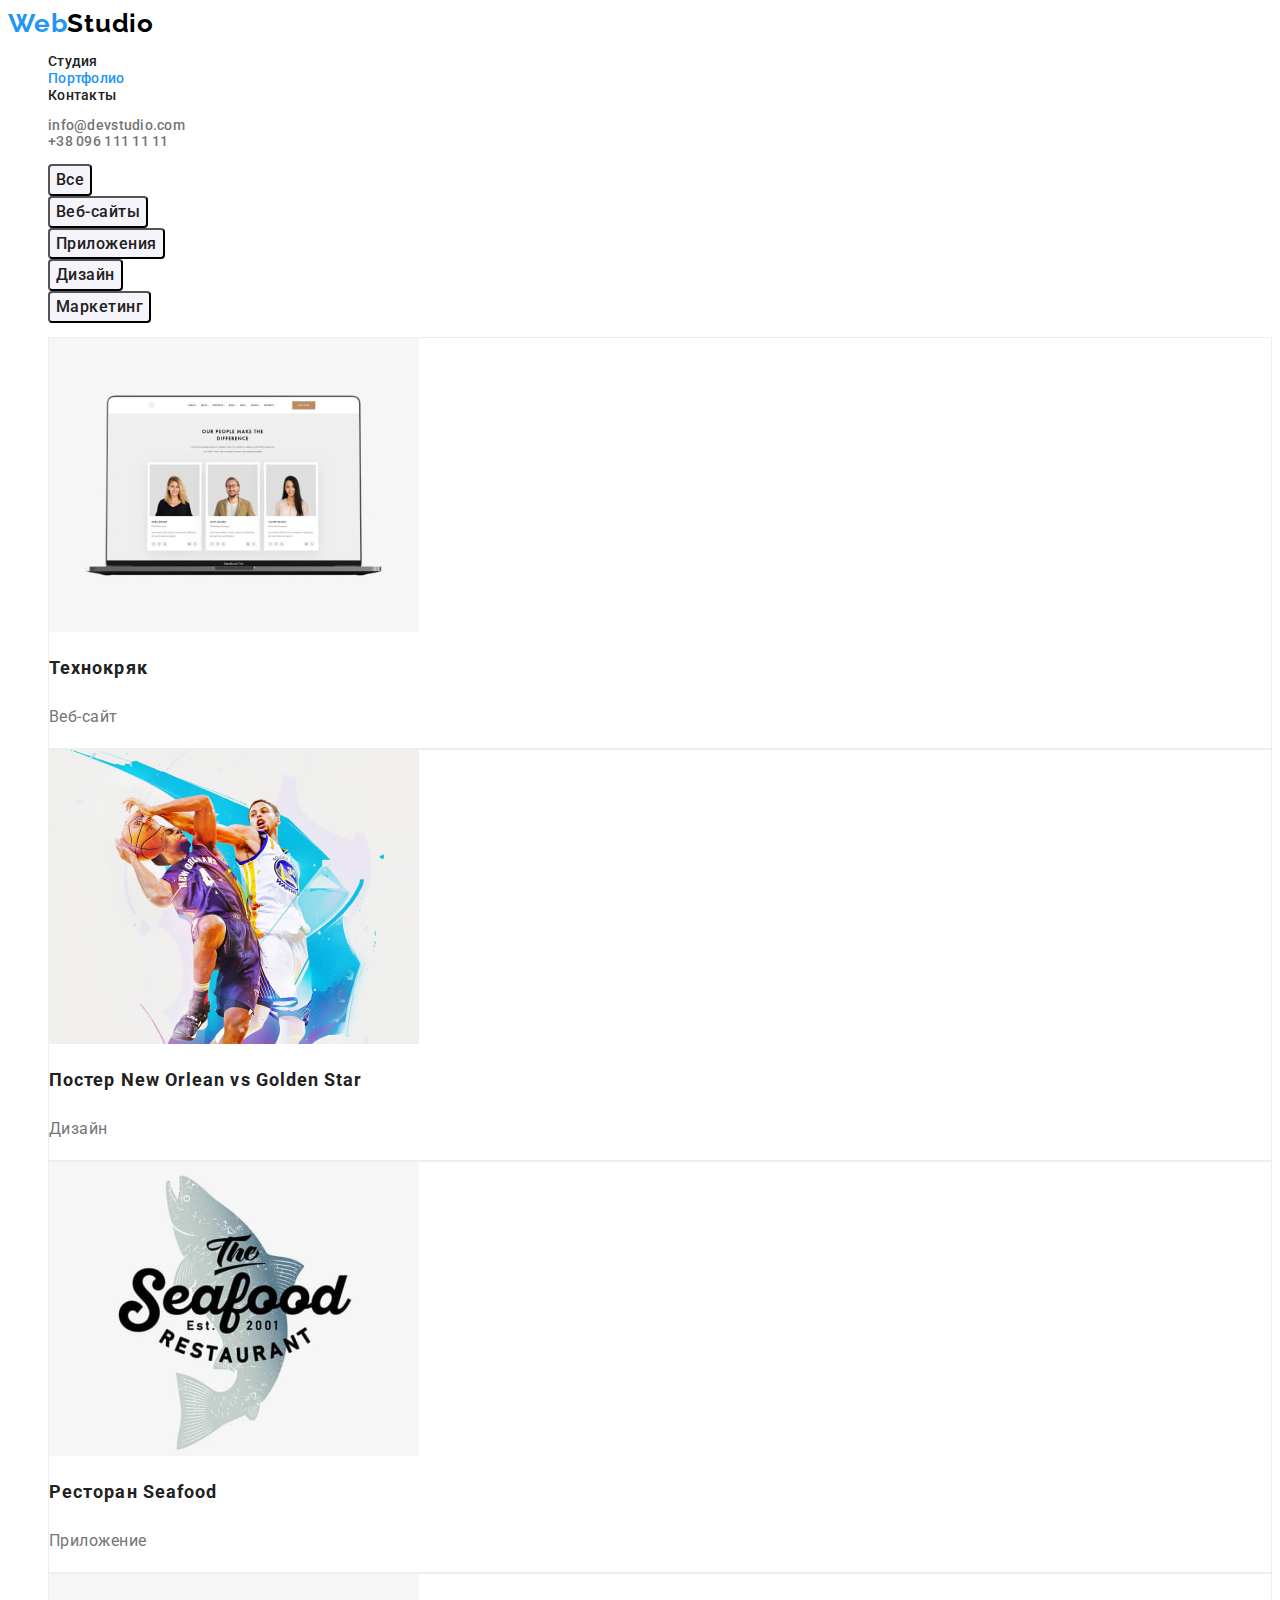
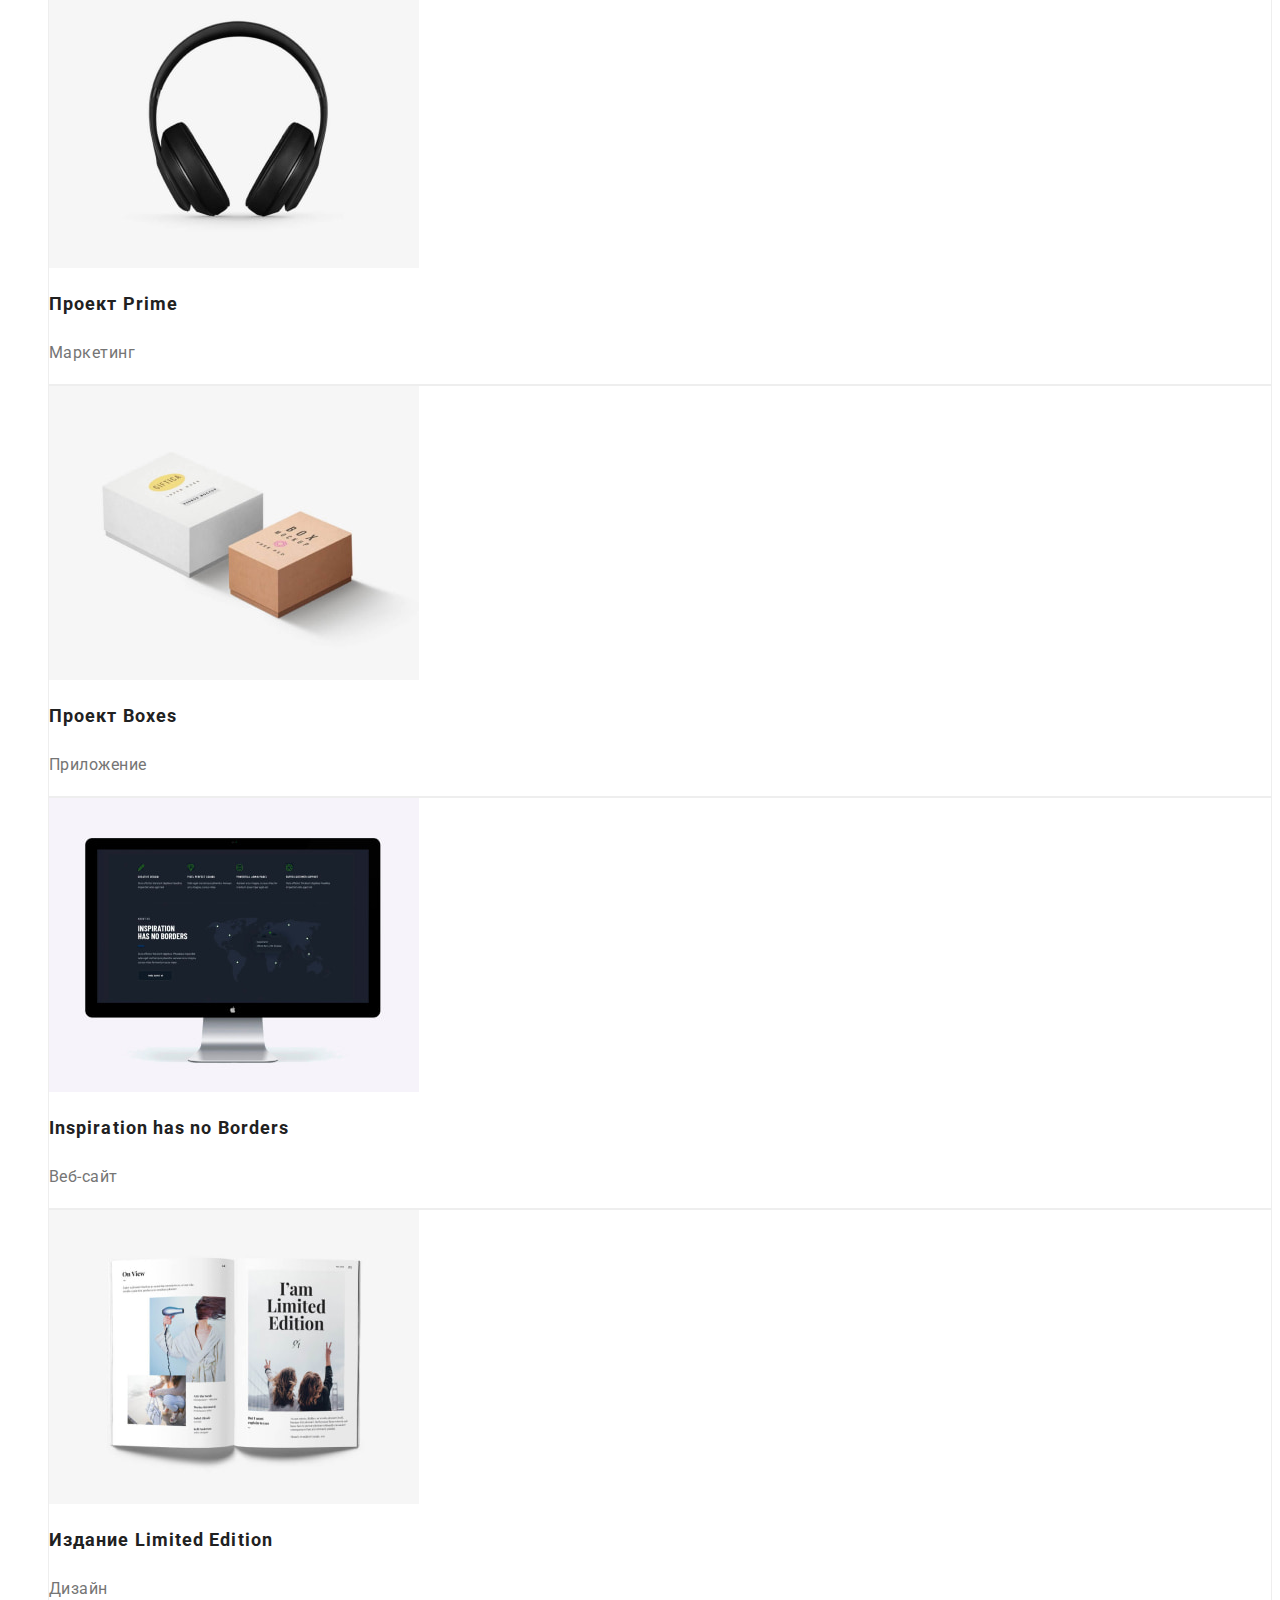
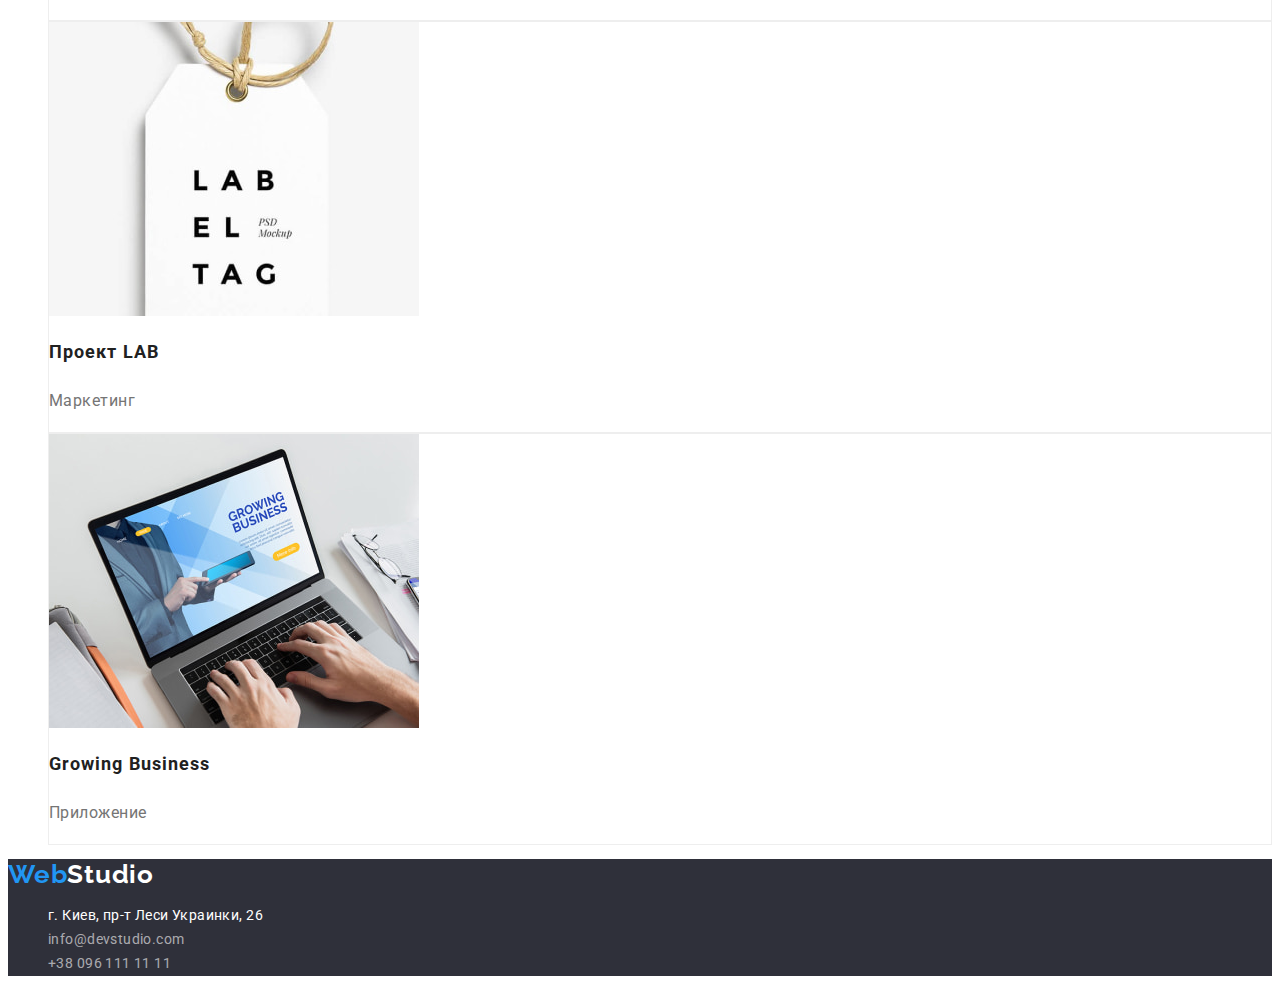
==== portfolio.html @ be2baf66 "Додає файли проекта" ====
<!DOCTYPE html>
<html lang="ru">

<head>
    <meta charset="UTF-8">
    <meta http-equiv="X-UA-Compatible" content="IE=edge">
    <meta name="viewport" content="width=device-width, initial-scale=1.0">
    <link rel="preconnect" href="https://fonts.googleapis.com">
    <link rel="preconnect" href="https://fonts.gstatic.com" crossorigin>
    <link href="https://fonts.googleapis.com/css2?family=Raleway:wght@700&family=Roboto:wght@400;500;700;900&display=swap" rel="stylesheet">
    <link rel="stylesheet" href="./css/styles.css">

    <title lang="en">Portfolio</title>
    <link rel="stylesheet" href="https://cdnjs.cloudflare.com/ajax/libs/modern-normalize/1.1.0/modern-normalize.min.css" integrity="sha512-wpPYUAdjBVSE4KJnH1VR1HeZfpl1ub8YT/NKx4PuQ5NmX2tKuGu6U/JRp5y+Y8XG2tV+wKQpNHVUX03MfMFn9Q==" crossorigin="anonymous" referrerpolicy="no-referrer" />

</head>

<body class="body">
    <header class="header">
        <a class="link logo" href="./index.html" lang="en">Web<span class="logo-style">Studio</span></a>
        <nav class="nav">            
            <ul class="list nav-list">
                <li class="item"><a class="link nav-link" href="./index.html">Студия</a></li>
                <li class="item"><a class="link nav-link current" href="./portfolio.html">Портфолио</a></li>
                <li class="item"><a class="link nav-link" href="">Контакты</a></li>
            </ul>                     
        </nav>
            <ul class="list header-contacts">
                <li><a class="link header-email" href="mailto:info@devstudio.com">info@devstudio.com</a></li>
                <li><a class="link header-phone" href="tel:+380961111111">+38 096 111 11 11</a></li>
            </ul>
    </header>
    
    <main>        
     <section class="portfolio-section">
         <!-- скрыть Заголовок h1 "Портфолио"-->
        <h1 class="portfolio-title visually-hidden">Портфолио</h1>
        <ul class="list filter-list">
            <li class="filter-item">
                <button class="filter-btn" type="button">Все</button>
            </li>
            <li class="filter-item">
                <button class="filter-btn" type="button">Веб-сайты</button>
            </li>
            <li class="filter-item">
                <button class="filter-btn" type="button">Приложения</button>
            </li>
            <li class="filter-item">
                <button class="filter-btn" type="button">Дизайн</button>
            </li>
            <li class="filter-item">
                <button class="filter-btn" type="button">Маркетинг</button>
            </li>
        </ul>
        <ul class="list portfolio-list">
            <li class="portfolio-item">
                <img class="portfolio-item-img" src="./images/portfolio/project1.jpg" alt="Веб-сайт Технокряк" width="370" height="294">
                <h2 class="portfolio-subtitle">Технокряк</h2>
                <p class="portfolio-text">Веб-сайт</p>
            </li>
            <li class="portfolio-item">
                <img class="portfolio-item-img" src="./images/portfolio/project2.jpg" alt="Дизайн постера New Orlean vs Golden Star" width="370" height="294">
                <h2 class="portfolio-subtitle">Постер New Orlean vs Golden Star</h2>
                <p class="portfolio-text">Дизайн</p>
            </li>
            <li class="portfolio-item">
                <img class="portfolio-item-img" src="./images/portfolio/project3.jpg" alt="Приложение для ресторана Seafood" width="370" height="294">
                <h2 class="portfolio-subtitle">Ресторан Seafood</h2>
                <p class="portfolio-text">Приложение</p>
            </li>
            <li class="portfolio-item">
                <img class="portfolio-item-img" src="./images/portfolio/project4.jpg" alt="Маркетинговые услуги" width="370" height="294">
                <h2 class="portfolio-subtitle">Проект Prime</h2>
                <p class="portfolio-text">Маркетинг</p>
            </li>
            <li class="portfolio-item">
                <img class="portfolio-item-img" src="./images/portfolio/project5.jpg" alt="Приложение для проекта Boxes" width="370" height="294">
                <h2 class="portfolio-subtitle">Проект Boxes</h2>
                <p class="portfolio-text">Приложение</p>
            </li>
            <li class="portfolio-item">
                <img class="portfolio-item-img" src="./images/portfolio/project6.jpg" alt="Веб-сайт Inspiration has no Borders" width="370" height="294">
                <h2 class="portfolio-subtitle">Inspiration has no Borders</h2>
                <p class="portfolio-text">Веб-сайт</p>
            </li>
            <li class="portfolio-item">
                <img class="portfolio-item-img" src="./images/portfolio/project7.jpg" alt="Дизайн издания Limited Edition" width="370" height="294">
                <h2 class="portfolio-subtitle">Издание Limited Edition</h2>
                <p class="portfolio-text">Дизайн</p>
            </li>
            <li class="portfolio-item">
                <img class="portfolio-item-img" src="./images/portfolio/project8.jpg" alt="Маркетинговые услуги для проекта LAB" width="370" height="294">
                <h2 class="portfolio-subtitle">Проект LAB</h2>
                <p class="portfolio-text">Маркетинг</p>
            </li>
            <li class="portfolio-item">
                <img class="portfolio-item-img" src="./images/portfolio/project9.jpg" alt="Приложение для Growing Business" width="370" height="294">
                <h2 class="portfolio-subtitle">Growing Business</h2>
                <p class="portfolio-text">Приложение</p>
            </li>            
        </ul>
     </section>     
    </main>
    
    <footer class="footer">
        <a class="link logo" href="./index.html" lang="en">Web<span class="logo-style-footer">Studio</span></a>
        <address class="footer-address">
            <ul class="list footer-list">
                <li>
                    <a class="link footer-address-map" href="https://goo.gl/maps/XeqfAgBL67WMoKfA7" target="_blank" rel="noopener nofollow">г. Киев, пр-т Леси Украинки, 26</a>
                </li>
                <li>
                    <a class="link footer-email" href="mailto:info@devstudio.com">info@devstudio.com</a>
                </li>
                <li>
                    <a class="link footer-phone" href="tel:+380961111111">+38 096 111 11 11</a>
                </li>
            </ul>
        </address>
    </footer>  
</body>

</html>
---- css/styles.css ----
:root {
    --main-font: 'Roboto', sans-serif;
    --secondary-font: 'Raleway', sans-serif;

    /* text-colors */
    --main-color: #212121;
    --secondary-color: #757575;
    --accent-color: #2196F3;
    --secondary-accent-color: #188CE8;
    --white-text-color: #FFFFFF;
    --black-text-color: #000000;

    /* background-colors */
    --main-bg-color: #FFFFFF;
    --secondary-bg-color: #F5F4FA;
    --dark-bg-color: #2F303A; 
}   

.body {
    font-family: var(--main-font);
    font-weight: 400;
    font-size: 14px;
    letter-spacing: 0.03em;
    color: var(--secondary-color);
    background-color: var(--white-text-color);
}

.link {
    text-decoration: none;
}

.list {
    list-style: none;
}
/* 
==========================
header-section
==========================
*/
.header {
    background: var(--main-bg-color);
}

.item {
    font-weight: 500;
    font-size: 14px;
    line-height: 16px;
    letter-spacing: 0.02em;
    color: var(--main-color)
}

.header-contacts {
    font-weight: 500;
    font-size: 14px;
    line-height: 1.14;
    letter-spacing: 0.02em;
    color: var(--secondary-color);
}

.logo {
    font-family: var(--secondary-font);
    font-weight: 700;
    font-size: 26px;
    line-height: 1.19;
    letter-spacing: 0.03em;
    color: var(--accent-color);
}

.logo-style {
    font-family: var(--secondary-font);
    font-weight: 700;
    font-size: 26px;
    line-height: 1.19;
    letter-spacing: 0.03em;
    color: var(--black-text-color);
}

.header-email,
.header-phone {
    color: currentColor;
}

.nav-link {
    font-weight: 500;
    font-size: 14px;
    line-height: 1.14;
    letter-spacing: 0.02em;
    color: currentColor;
}


.nav-list .nav-link:hover,
.nav-list .nav-link:focus {
    color: var(--accent-color);
}

.nav-list .nav-link:active {
    color: var(--accent-color);
}

.nav-list .nav-link.current {
    color: var(--accent-color);
}

.header-contacts .header-email:hover,
.header-contacts .header-email:focus {
    color: var(--accent-color);
}

.header-contacts .header-email:active {
    color: var(--accent-color);
}

.header-contacts .header-phone:hover,
.header-contacts .header-phone:focus {
    color: var(--accent-color);
}

.header-contacts .header-phone:active {
    color: var(--accent-color);
}

/* 
==========================
hero-section
==========================
*/

.hero-section {
    background-color: var(--dark-bg-color);
}

.hero-slogan {
    font-weight: 900;
    font-size: 44px;
    line-height: 1.36;
    text-align: center;
    letter-spacing: 0.06em;
    text-transform: uppercase;
    color: var(--white-text-color);
}

.btn {
    cursor: pointer;
    font-family: inherit;
    color: var(--white-text-color);
    background-color: var(--accent-color);
    box-shadow: 0px 4px 4px rgba(0, 0, 0, 0.15);
    border-radius: 4px;
    font-weight: 700;
    font-size: 16px;
    line-height: 1.88;
    display: flex;
    align-items: center;
    text-align: center;
    letter-spacing: 0.06em;  
}

.btn:hover {
    background-color: var(--secondary-accent-color);
    box-shadow: 0px 4px 4px rgba(0, 0, 0, 0.15);
    border-radius: 4px;    
}

/* 
==========================
features-section
==========================
*/

.visually-hidden {
    position: absolute;
    width: 1px;
    height: 1px;
    margin: -1px;
    border: 0;
    padding: 0;
    white-space: nowrap;
    clip-path: inset(100%);
    clip: rect(0 0 0 0);
    overflow: hidden;
    
  }


.features-subtitle {
    font-weight: 700;
    font-size: 14px;
    line-height: 1.14;
    letter-spacing: 0.03em;
    text-transform: uppercase;
    color: var(--main-color)
}

.features-text {
    line-height: 1.71;
    letter-spacing: 0.03em;
    color: var(--secondary-color)
}

/* 
==========================
activities-section
==========================
*/

.activities-title {
    font-weight: 700;
    font-size: 36px;
    line-height: 1.17;
    text-align: center;
    letter-spacing: 0.03em;
    color: var(--main-color);
}

/* 
==========================
team-section
==========================
*/

.team-section {
    background-color: var(--secondary-bg-color);
}
.team-title {
    font-weight: 700;
    font-size: 36px;
    line-height: 1.17;
    text-align: center;
    letter-spacing: 0.03em;
    color: var(--main-color);
}

.team-item {
    background-color: var(--main-bg-color);
    box-shadow: 0px 1px 3px rgba(0, 0, 0, 0.12), 0px 1px 1px rgba(0, 0, 0, 0.14), 0px 2px 1px rgba(0, 0, 0, 0.2);
    border-radius: 0px 0px 4px 4px;
}
.team-subtitle {
    font-weight: 500;
    font-size: 16px;
    line-height: 1.19;
    text-align: center;
    letter-spacing: 0.03em;
    color: var(--main-color);
}

.team-text {
    font-size: 16px;
    line-height: 1.19;
    text-align: center;
    letter-spacing: 0.03em;
    color: var(--secondary-color);
}

/* 
==========================
portfolio-section
==========================
*/

.filter-btn {
    cursor: pointer;
    color: var(--main-color);
    background-color: var(--secondary-bg-color);
    border-radius: 4px;
    font-family: 'Roboto';
    font-weight: 500;
    font-size: 16px;
    line-height: 1.62;
    text-align: center;
    letter-spacing: 0.03em;    
}

.filter-btn:hover,
.filter-btn:focus {
   background-color: var(--accent-color);
   color: var(--white-text-color);
}

.filter-btn:active {
    color: var(--white-text-color);
    background-color: var(--accent-color);
    
}

.portfolio-item {
    background-color: var(--main-bg-color);
    border: 1px solid #EEEEEE;
    box-sizing: border-box;
}

.portfolio-subtitle {
    font-weight: 700;
    font-size: 18px;
    line-height: 2.0;
    
    letter-spacing: 0.06em;
    color: var(--main-color)
}

.portfolio-text {
    font-size: 16px;
    line-height: 1.88;
    letter-spacing: 0.03em;
    color: var(--secondary-color);
}

/* 
==========================
footer
==========================
*/

.footer {
    background-color: var(--dark-bg-color);
}

.logo-style-footer {
    font-family: var(--secondary-font);
    font-weight: 700;
    font-size: 26px;
    line-height: 1.19;
    letter-spacing: 0.03em;
    color: var(--white-text-color);
}

.footer-address-map {
    font-style: normal;
    line-height: 1.71;
    letter-spacing: 0.03em;
    color: var(--white-text-color);  
}

.footer-email,
.footer-phone {
    font-style: normal;
    line-height: 1.71;
    letter-spacing: 0.03em;
    color: rgba(255, 255, 255, 0.6);
    
}

.footer-list .footer-address-map:hover,
.footer-list .footer-address-map:focus {
    color: var(--accent-color);
}

.footer-list .footer-email:hover,
.footer-list .footer-email:focus {
    color: var(--accent-color);
}

.footer-list .footer-phone:hover,
.footer-list .footer-phone:focus {
    color: var(--accent-color);
}
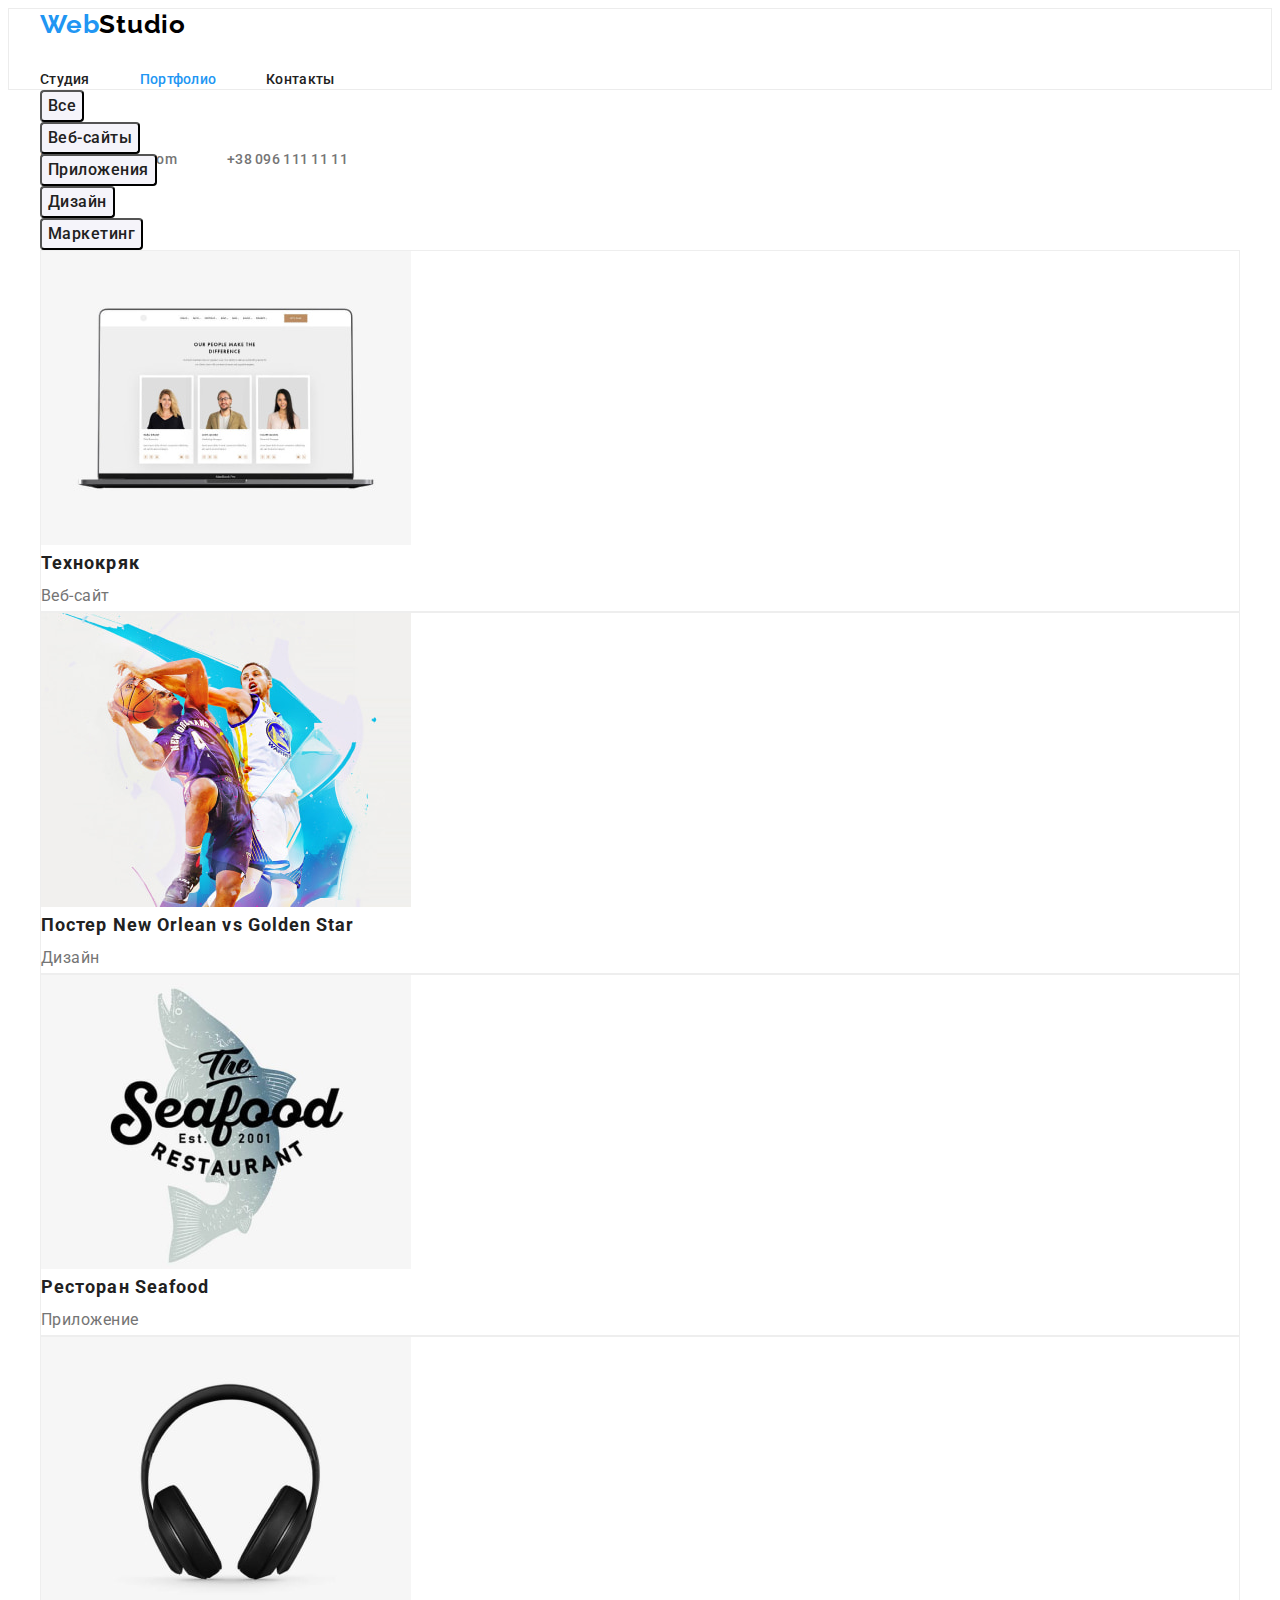
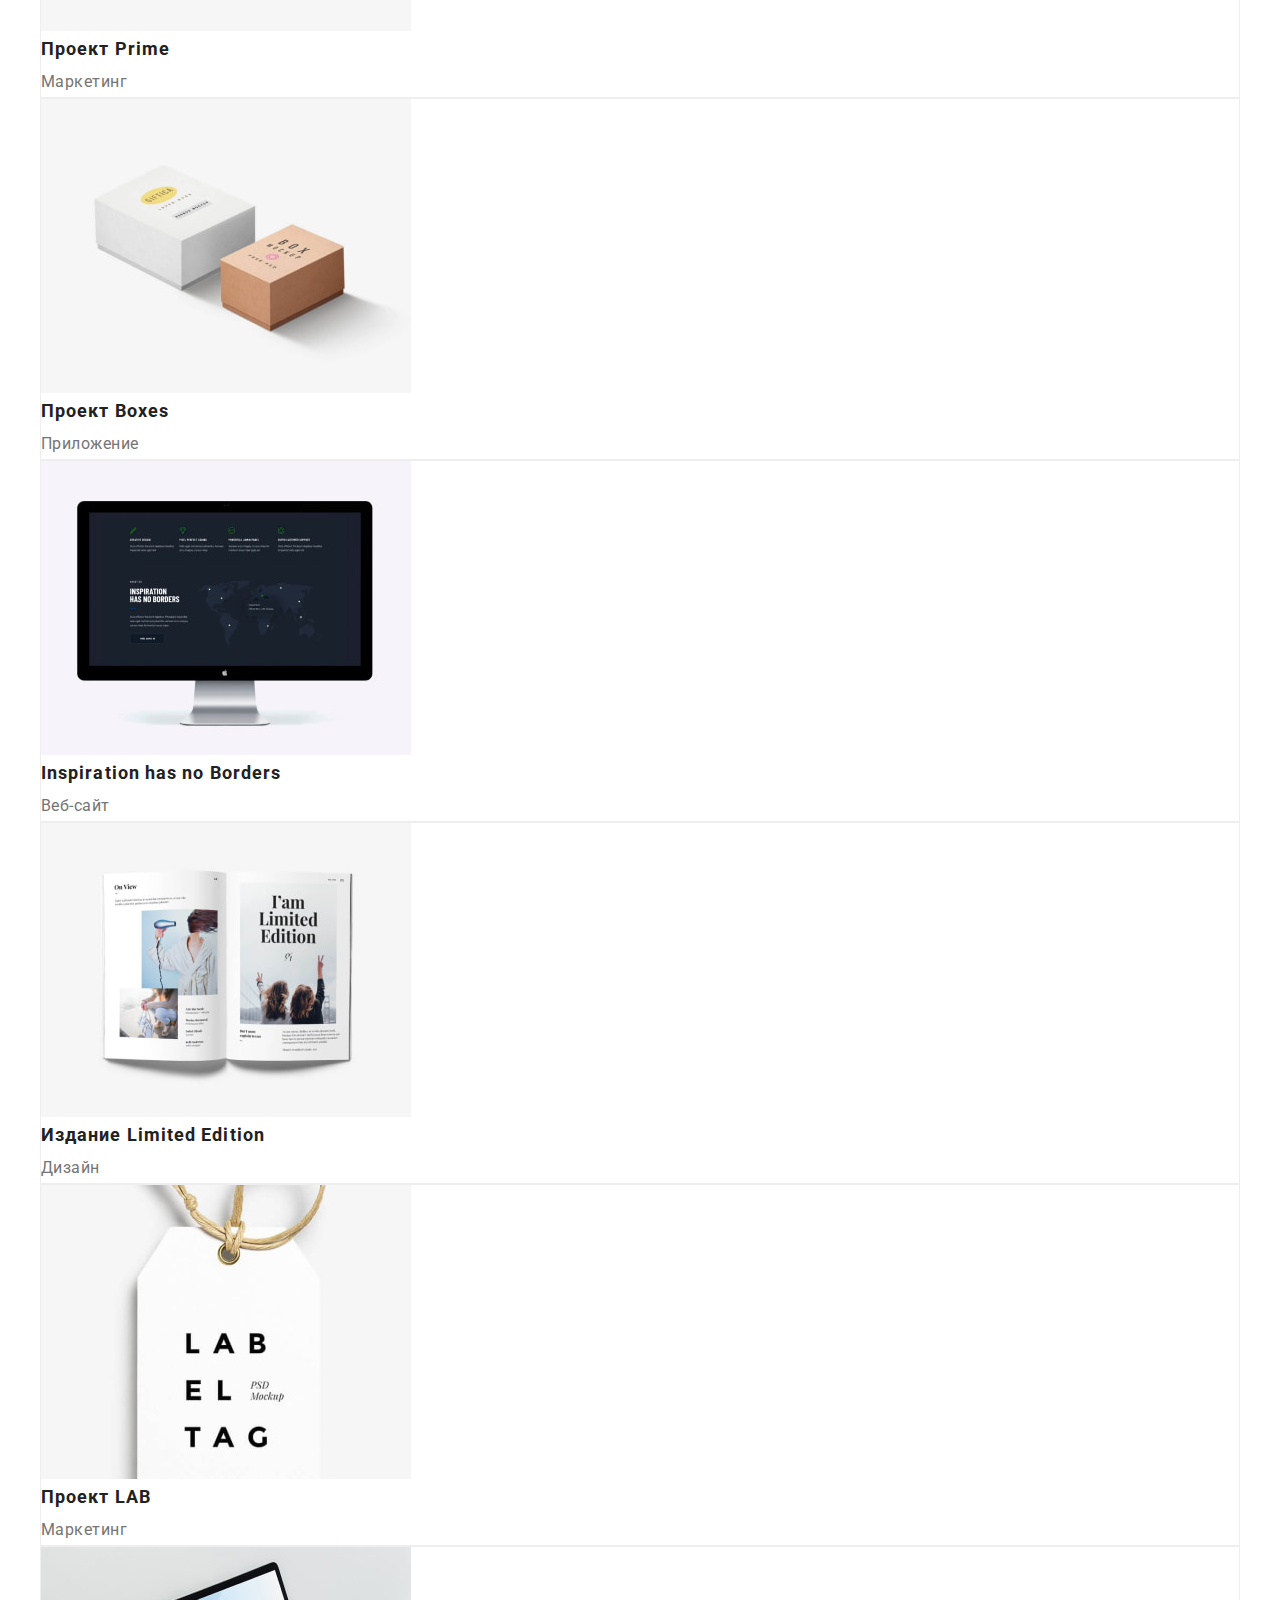
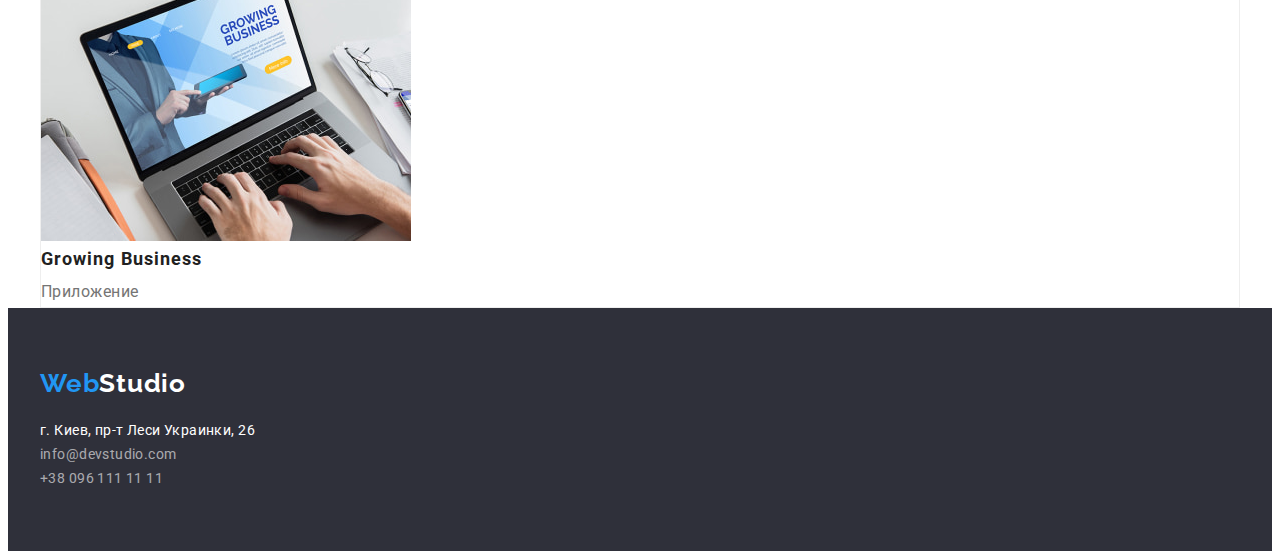
==== commit 10492224: "Додає стилі CSS в файл index.html" ====
--- a/portfolio.html
+++ b/portfolio.html
@@ -8,115 +8,122 @@
     <link rel="preconnect" href="https://fonts.googleapis.com">
     <link rel="preconnect" href="https://fonts.gstatic.com" crossorigin>
     <link href="https://fonts.googleapis.com/css2?family=Raleway:wght@700&family=Roboto:wght@400;500;700;900&display=swap" rel="stylesheet">
+
+    <link rel="stylesheet" href="https://cdnjs.cloudflare.com/ajax/libs/modern-normalize/1.1.0/modern-normalize.min.css" integrity="sha512-wpPYUAdjBVSE4KJnH1VR1HeZfpl1ub8YT/NKx4PuQ5NmX2tKuGu6U/JRp5y+Y8XG2tV+wKQpNHVUX03MfMFn9Q==" crossorigin="anonymous" referrerpolicy="no-referrer" />
     <link rel="stylesheet" href="./css/styles.css">
 
     <title lang="en">Portfolio</title>
-    <link rel="stylesheet" href="https://cdnjs.cloudflare.com/ajax/libs/modern-normalize/1.1.0/modern-normalize.min.css" integrity="sha512-wpPYUAdjBVSE4KJnH1VR1HeZfpl1ub8YT/NKx4PuQ5NmX2tKuGu6U/JRp5y+Y8XG2tV+wKQpNHVUX03MfMFn9Q==" crossorigin="anonymous" referrerpolicy="no-referrer" />
-
+    
 </head>
 
 <body class="body">
     <header class="header">
-        <a class="link logo" href="./index.html" lang="en">Web<span class="logo-style">Studio</span></a>
-        <nav class="nav">            
-            <ul class="list nav-list">
-                <li class="item"><a class="link nav-link" href="./index.html">Студия</a></li>
-                <li class="item"><a class="link nav-link current" href="./portfolio.html">Портфолио</a></li>
-                <li class="item"><a class="link nav-link" href="">Контакты</a></li>
-            </ul>                     
-        </nav>
-            <ul class="list header-contacts">
-                <li><a class="link header-email" href="mailto:info@devstudio.com">info@devstudio.com</a></li>
-                <li><a class="link header-phone" href="tel:+380961111111">+38 096 111 11 11</a></li>
-            </ul>
+        <div class="container">
+            <a class="link logo-header" href="./index.html" lang="en">Web<span class="logo-style-header">Studio</span></a>
+            <nav class="nav">            
+                <ul class="list nav-list">
+                    <li class="item"><a class="link nav-link" href="./index.html">Студия</a></li>
+                    <li class="item"><a class="link nav-link current" href="./portfolio.html">Портфолио</a></li>
+                    <li class="item"><a class="link nav-link" href="">Контакты</a></li>
+                </ul>                     
+            </nav>
+                <ul class="list header-contacts">
+                    <li><a class="link header-email" href="mailto:info@devstudio.com">info@devstudio.com</a></li>
+                    <li><a class="link header-phone" href="tel:+380961111111">+38 096 111 11 11</a></li>
+                </ul>
+        </div>
     </header>
     
     <main>        
      <section class="portfolio-section">
-         <!-- скрыть Заголовок h1 "Портфолио"-->
-        <h1 class="portfolio-title visually-hidden">Портфолио</h1>
-        <ul class="list filter-list">
-            <li class="filter-item">
-                <button class="filter-btn" type="button">Все</button>
-            </li>
-            <li class="filter-item">
-                <button class="filter-btn" type="button">Веб-сайты</button>
-            </li>
-            <li class="filter-item">
-                <button class="filter-btn" type="button">Приложения</button>
-            </li>
-            <li class="filter-item">
-                <button class="filter-btn" type="button">Дизайн</button>
-            </li>
-            <li class="filter-item">
-                <button class="filter-btn" type="button">Маркетинг</button>
-            </li>
-        </ul>
-        <ul class="list portfolio-list">
-            <li class="portfolio-item">
-                <img class="portfolio-item-img" src="./images/portfolio/project1.jpg" alt="Веб-сайт Технокряк" width="370" height="294">
-                <h2 class="portfolio-subtitle">Технокряк</h2>
-                <p class="portfolio-text">Веб-сайт</p>
-            </li>
-            <li class="portfolio-item">
-                <img class="portfolio-item-img" src="./images/portfolio/project2.jpg" alt="Дизайн постера New Orlean vs Golden Star" width="370" height="294">
-                <h2 class="portfolio-subtitle">Постер New Orlean vs Golden Star</h2>
-                <p class="portfolio-text">Дизайн</p>
-            </li>
-            <li class="portfolio-item">
-                <img class="portfolio-item-img" src="./images/portfolio/project3.jpg" alt="Приложение для ресторана Seafood" width="370" height="294">
-                <h2 class="portfolio-subtitle">Ресторан Seafood</h2>
-                <p class="portfolio-text">Приложение</p>
-            </li>
-            <li class="portfolio-item">
-                <img class="portfolio-item-img" src="./images/portfolio/project4.jpg" alt="Маркетинговые услуги" width="370" height="294">
-                <h2 class="portfolio-subtitle">Проект Prime</h2>
-                <p class="portfolio-text">Маркетинг</p>
-            </li>
-            <li class="portfolio-item">
-                <img class="portfolio-item-img" src="./images/portfolio/project5.jpg" alt="Приложение для проекта Boxes" width="370" height="294">
-                <h2 class="portfolio-subtitle">Проект Boxes</h2>
-                <p class="portfolio-text">Приложение</p>
-            </li>
-            <li class="portfolio-item">
-                <img class="portfolio-item-img" src="./images/portfolio/project6.jpg" alt="Веб-сайт Inspiration has no Borders" width="370" height="294">
-                <h2 class="portfolio-subtitle">Inspiration has no Borders</h2>
-                <p class="portfolio-text">Веб-сайт</p>
-            </li>
-            <li class="portfolio-item">
-                <img class="portfolio-item-img" src="./images/portfolio/project7.jpg" alt="Дизайн издания Limited Edition" width="370" height="294">
-                <h2 class="portfolio-subtitle">Издание Limited Edition</h2>
-                <p class="portfolio-text">Дизайн</p>
-            </li>
-            <li class="portfolio-item">
-                <img class="portfolio-item-img" src="./images/portfolio/project8.jpg" alt="Маркетинговые услуги для проекта LAB" width="370" height="294">
-                <h2 class="portfolio-subtitle">Проект LAB</h2>
-                <p class="portfolio-text">Маркетинг</p>
-            </li>
-            <li class="portfolio-item">
-                <img class="portfolio-item-img" src="./images/portfolio/project9.jpg" alt="Приложение для Growing Business" width="370" height="294">
-                <h2 class="portfolio-subtitle">Growing Business</h2>
-                <p class="portfolio-text">Приложение</p>
-            </li>            
-        </ul>
+        <div class="container">
+                        <!-- скрыть Заголовок h1 "Портфолио"-->
+            <h1 class="portfolio-title visually-hidden">Портфолио</h1>
+            <ul class="list filter-list">
+                <li class="filter-item">
+                    <button class="filter-btn" type="button">Все</button>
+                </li>
+                <li class="filter-item">
+                    <button class="filter-btn" type="button">Веб-сайты</button>
+                </li>
+                <li class="filter-item">
+                    <button class="filter-btn" type="button">Приложения</button>
+                </li>
+                <li class="filter-item">
+                    <button class="filter-btn" type="button">Дизайн</button>
+                </li>
+                <li class="filter-item">
+                    <button class="filter-btn" type="button">Маркетинг</button>
+                </li>
+            </ul>
+            <ul class="list portfolio-list">
+                <li class="portfolio-item">
+                    <img class="portfolio-item-img" src="./images/portfolio/project1.jpg" alt="Веб-сайт Технокряк" width="370" height="294">
+                    <h2 class="portfolio-subtitle">Технокряк</h2>
+                    <p class="portfolio-text">Веб-сайт</p>
+                </li>
+                <li class="portfolio-item">
+                    <img class="portfolio-item-img" src="./images/portfolio/project2.jpg" alt="Дизайн постера New Orlean vs Golden Star" width="370" height="294">
+                    <h2 class="portfolio-subtitle">Постер New Orlean vs Golden Star</h2>
+                    <p class="portfolio-text">Дизайн</p>
+                </li>
+                <li class="portfolio-item">
+                    <img class="portfolio-item-img" src="./images/portfolio/project3.jpg" alt="Приложение для ресторана Seafood" width="370" height="294">
+                    <h2 class="portfolio-subtitle">Ресторан Seafood</h2>
+                    <p class="portfolio-text">Приложение</p>
+                </li>
+                <li class="portfolio-item">
+                    <img class="portfolio-item-img" src="./images/portfolio/project4.jpg" alt="Маркетинговые услуги" width="370" height="294">
+                    <h2 class="portfolio-subtitle">Проект Prime</h2>
+                    <p class="portfolio-text">Маркетинг</p>
+                </li>
+                <li class="portfolio-item">
+                    <img class="portfolio-item-img" src="./images/portfolio/project5.jpg" alt="Приложение для проекта Boxes" width="370" height="294">
+                    <h2 class="portfolio-subtitle">Проект Boxes</h2>
+                    <p class="portfolio-text">Приложение</p>
+                </li>
+                <li class="portfolio-item">
+                    <img class="portfolio-item-img" src="./images/portfolio/project6.jpg" alt="Веб-сайт Inspiration has no Borders" width="370" height="294">
+                    <h2 class="portfolio-subtitle">Inspiration has no Borders</h2>
+                    <p class="portfolio-text">Веб-сайт</p>
+                </li>
+                <li class="portfolio-item">
+                    <img class="portfolio-item-img" src="./images/portfolio/project7.jpg" alt="Дизайн издания Limited Edition" width="370" height="294">
+                    <h2 class="portfolio-subtitle">Издание Limited Edition</h2>
+                    <p class="portfolio-text">Дизайн</p>
+                </li>
+                <li class="portfolio-item">
+                    <img class="portfolio-item-img" src="./images/portfolio/project8.jpg" alt="Маркетинговые услуги для проекта LAB" width="370" height="294">
+                    <h2 class="portfolio-subtitle">Проект LAB</h2>
+                    <p class="portfolio-text">Маркетинг</p>
+                </li>
+                <li class="portfolio-item">
+                    <img class="portfolio-item-img" src="./images/portfolio/project9.jpg" alt="Приложение для Growing Business" width="370" height="294">
+                    <h2 class="portfolio-subtitle">Growing Business</h2>
+                    <p class="portfolio-text">Приложение</p>
+                </li>            
+            </ul>
+        </div>
      </section>     
     </main>
     
     <footer class="footer">
-        <a class="link logo" href="./index.html" lang="en">Web<span class="logo-style-footer">Studio</span></a>
-        <address class="footer-address">
-            <ul class="list footer-list">
-                <li>
-                    <a class="link footer-address-map" href="https://goo.gl/maps/XeqfAgBL67WMoKfA7" target="_blank" rel="noopener nofollow">г. Киев, пр-т Леси Украинки, 26</a>
-                </li>
-                <li>
-                    <a class="link footer-email" href="mailto:info@devstudio.com">info@devstudio.com</a>
-                </li>
-                <li>
-                    <a class="link footer-phone" href="tel:+380961111111">+38 096 111 11 11</a>
-                </li>
-            </ul>
-        </address>
+        <div class="container">
+            <a class="link logo-footer" href="./index.html" lang="en">Web<span class="logo-style-footer">Studio</span></a>
+            <address class="footer-address">
+                <ul class="list footer-list">
+                    <li>
+                        <a class="link footer-address-map" href="https://goo.gl/maps/XeqfAgBL67WMoKfA7" target="_blank" rel="noopener nofollow">г. Киев, пр-т Леси Украинки, 26</a>
+                    </li>
+                    <li>
+                        <a class="link footer-email" href="mailto:info@devstudio.com">info@devstudio.com</a>
+                    </li>
+                    <li>
+                        <a class="link footer-phone" href="tel:+380961111111">+38 096 111 11 11</a>
+                    </li>
+                </ul>
+            </address>
+        </div>
     </footer>  
 </body>
 
--- a/css/styles.css
+++ b/css/styles.css
@@ -13,8 +13,8 @@
     /* background-colors */
     --main-bg-color: #FFFFFF;
     --secondary-bg-color: #F5F4FA;
-    --dark-bg-color: #2F303A; 
-}   
+    --dark-bg-color: #2F303A;
+   }   
 
 .body {
     font-family: var(--main-font);
@@ -25,12 +25,31 @@
     background-color: var(--white-text-color);
 }
 
+h1,h2,h3,h4,h5,h6,p {
+    margin: 0;
+}
+
+.container {
+    /* outline: 1px solid red; */
+    width: 1200px;
+
+    padding-left: 15px;
+    padding-right: 15px;
+
+    margin-left: auto;
+    margin-right: auto;
+}
+
+
+
 .link {
     text-decoration: none;
 }
 
 .list {
     list-style: none;
+    margin: 0;
+    padding: 0;
 }
 /* 
 ==========================
@@ -38,15 +57,65 @@
 ==========================
 */
 .header {
+    height: 80px;
     background: var(--main-bg-color);
+    border: 1px solid #ECECEC;
+}
+
+.header-container {
+    display: flex;
+    align-items: center;
+}
+
+
+.logo-header {
+    font-family: var(--secondary-font);
+    font-weight: 700;
+    font-size: 26px;
+    line-height: 1.19;
+    letter-spacing: 0.03em;
+    color: var(--accent-color);
+    margin-right: 93px;
+}
+
+
+.logo-style-header {
+    font-family: var(--secondary-font);
+    font-weight: 700;
+    font-size: 26px;
+    line-height: 1.19;
+    letter-spacing: 0.03em;
+    color: var(--black-text-color);
+}
+
+
+.nav-list {
+    display: flex;
+    align-items: center;
 }
 
 .item {
     font-weight: 500;
     font-size: 14px;
-    line-height: 16px;
+    line-height: 1.14;
     letter-spacing: 0.02em;
-    color: var(--main-color)
+    color: var(--main-color);      
+}
+
+.item:last-child {
+    margin-right: 0;
+}
+
+.nav-link {
+    font-weight: 500;
+    font-size: 14px;
+    line-height: 1.14;
+    letter-spacing: 0.02em;
+    color: currentColor;
+    margin-right: 50px;
+    padding-top: 32px;
+    padding-bottom: 32px;
+    display: block;
 }
 
 .header-contacts {
@@ -55,39 +124,21 @@
     line-height: 1.14;
     letter-spacing: 0.02em;
     color: var(--secondary-color);
-}
-
-.logo {
-    font-family: var(--secondary-font);
-    font-weight: 700;
-    font-size: 26px;
-    line-height: 1.19;
-    letter-spacing: 0.03em;
-    color: var(--accent-color);
-}
-
-.logo-style {
-    font-family: var(--secondary-font);
-    font-weight: 700;
-    font-size: 26px;
-    line-height: 1.19;
-    letter-spacing: 0.03em;
-    color: var(--black-text-color);
-}
-
-.header-email,
+    margin-top: 32px;
+    margin-bottom: 32px;
+    margin-left: auto;
+    display: flex;
+}
+
+.header-email {
+    color: currentColor;
+    margin-right: 50px;
+}
 .header-phone {
     color: currentColor;
-}
-
-.nav-link {
-    font-weight: 500;
-    font-size: 14px;
-    line-height: 1.14;
-    letter-spacing: 0.02em;
-    color: currentColor;
-}
-
+    padding-top: 32px;
+    padding-bottom: 32px; 
+}
 
 .nav-list .nav-link:hover,
 .nav-list .nav-link:focus {
@@ -128,6 +179,8 @@
 
 .hero-section {
     background-color: var(--dark-bg-color);
+    padding-top: 200px;
+    padding-bottom: 200px;
 }
 
 .hero-slogan {
@@ -138,6 +191,7 @@
     letter-spacing: 0.06em;
     text-transform: uppercase;
     color: var(--white-text-color);
+    margin-bottom: 30px;
 }
 
 .btn {
@@ -150,10 +204,16 @@
     font-weight: 700;
     font-size: 16px;
     line-height: 1.88;
-    display: flex;
+    min-width: 200px;
+    min-height: 50px;
+    max-width: 240px;
+    display: block;
     align-items: center;
     text-align: center;
-    letter-spacing: 0.06em;  
+    letter-spacing: 0.06em;
+    padding: 10px 32px;
+    margin-left: auto;
+    margin-right: auto;
 }
 
 .btn:hover {
@@ -182,14 +242,30 @@
     
   }
 
-
+.features-list {
+    display: flex;
+    padding-top: 94px;
+    padding-bottom: 94px;
+    
+}
+
+.features-item {
+    width: 270px;
+    margin-right: 30px;
+}
+
+.features-item:last-child {
+    margin-right: 0;
+}
+  
 .features-subtitle {
     font-weight: 700;
     font-size: 14px;
     line-height: 1.14;
     letter-spacing: 0.03em;
     text-transform: uppercase;
-    color: var(--main-color)
+    color: var(--main-color);
+    margin-bottom: 10px;
 }
 
 .features-text {
@@ -204,6 +280,7 @@
 ==========================
 */
 
+
 .activities-title {
     font-weight: 700;
     font-size: 36px;
@@ -211,6 +288,24 @@
     text-align: center;
     letter-spacing: 0.03em;
     color: var(--main-color);
+    margin-bottom: 50px;
+}
+
+.activities-list {
+    display: flex;
+    margin-bottom: 94px;
+}
+
+.activities-item {
+    margin-right: 30px;
+}
+
+.activities-item:last-child {
+    margin-right: 0;
+}
+
+img {
+    display: block;
 }
 
 /* 
@@ -221,6 +316,7 @@
 
 .team-section {
     background-color: var(--secondary-bg-color);
+    padding-bottom: 94px;
 }
 .team-title {
     font-weight: 700;
@@ -229,13 +325,30 @@
     text-align: center;
     letter-spacing: 0.03em;
     color: var(--main-color);
+    padding-top: 94px;
+    padding-bottom: 50px;
+}
+
+.team-list {
+    display: flex;
 }
 
 .team-item {
     background-color: var(--main-bg-color);
     box-shadow: 0px 1px 3px rgba(0, 0, 0, 0.12), 0px 1px 1px rgba(0, 0, 0, 0.14), 0px 2px 1px rgba(0, 0, 0, 0.2);
     border-radius: 0px 0px 4px 4px;
-}
+    margin-right: 30px;
+    padding-bottom: 30px;
+}
+
+.team-item:last-child {
+    margin-right: 0;
+}
+
+.team-item-img {
+    margin-bottom: 30px;
+}
+
 .team-subtitle {
     font-weight: 500;
     font-size: 16px;
@@ -243,6 +356,7 @@
     text-align: center;
     letter-spacing: 0.03em;
     color: var(--main-color);
+    margin-bottom: 10px;
 }
 
 .team-text {
@@ -314,6 +428,20 @@
 
 .footer {
     background-color: var(--dark-bg-color);
+    padding-top: 60px;
+    padding-bottom: 60px;
+}
+
+.logo-footer {
+    font-family: var(--secondary-font);
+    font-weight: 700;
+    font-size: 26px;
+    line-height: 1.19;
+    letter-spacing: 0.03em;
+    color: var(--accent-color);
+    margin-right: auto;
+    margin-bottom: 20px;
+    display: block;
 }
 
 .logo-style-footer {
@@ -329,16 +457,25 @@
     font-style: normal;
     line-height: 1.71;
     letter-spacing: 0.03em;
-    color: var(--white-text-color);  
-}
-
-.footer-email,
+    color: var(--white-text-color);
+    margin-bottom: 9px;
+}
+
+.footer-email {
+    font-style: normal;
+    line-height: 1.71;
+    letter-spacing: 0.03em;
+    color: rgba(255, 255, 255, 0.6);
+    margin-bottom: 9px;
+    margin-right: auto;
+}
+
 .footer-phone {
     font-style: normal;
     line-height: 1.71;
     letter-spacing: 0.03em;
     color: rgba(255, 255, 255, 0.6);
-    
+    margin-right: auto;
 }
 
 .footer-list .footer-address-map:hover,
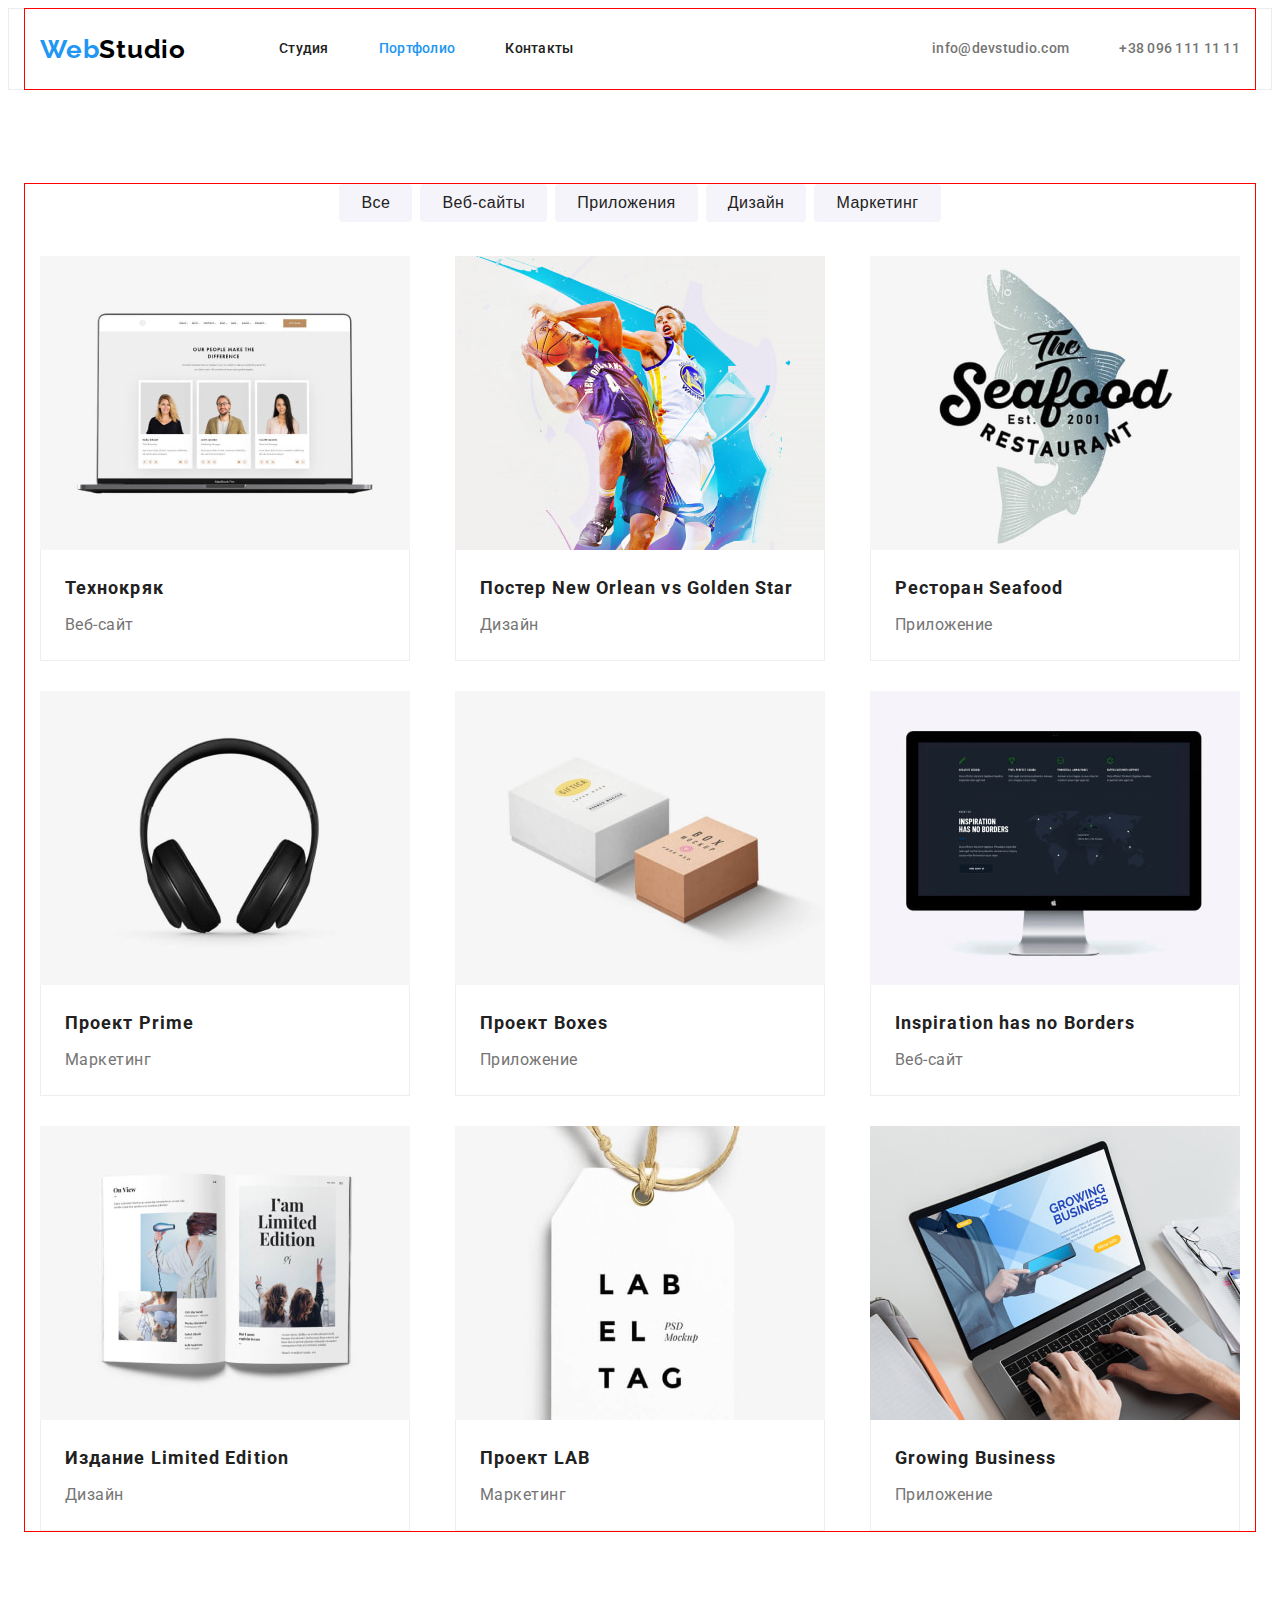
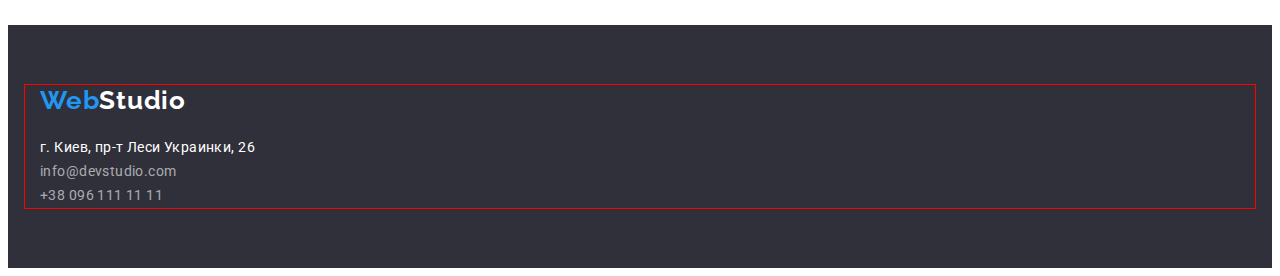
==== commit d8571403: "Додає стилі CSS в файл portfolio.html" ====
--- a/portfolio.html
+++ b/portfolio.html
@@ -18,7 +18,7 @@
 
 <body class="body">
     <header class="header">
-        <div class="container">
+        <div class="container header-container">
             <a class="link logo-header" href="./index.html" lang="en">Web<span class="logo-style-header">Studio</span></a>
             <nav class="nav">            
                 <ul class="list nav-list">
@@ -59,48 +59,66 @@
             <ul class="list portfolio-list">
                 <li class="portfolio-item">
                     <img class="portfolio-item-img" src="./images/portfolio/project1.jpg" alt="Веб-сайт Технокряк" width="370" height="294">
-                    <h2 class="portfolio-subtitle">Технокряк</h2>
-                    <p class="portfolio-text">Веб-сайт</p>
+                    <div class="border-item">
+                        <h2 class="portfolio-subtitle">Технокряк</h2>
+                        <p class="portfolio-text">Веб-сайт</p>
+                    </div>
                 </li>
                 <li class="portfolio-item">
                     <img class="portfolio-item-img" src="./images/portfolio/project2.jpg" alt="Дизайн постера New Orlean vs Golden Star" width="370" height="294">
-                    <h2 class="portfolio-subtitle">Постер New Orlean vs Golden Star</h2>
+                    <div class="border-item">
+                        <h2 class="portfolio-subtitle">Постер New Orlean vs Golden Star</h2>
                     <p class="portfolio-text">Дизайн</p>
+                    </div>
                 </li>
                 <li class="portfolio-item">
                     <img class="portfolio-item-img" src="./images/portfolio/project3.jpg" alt="Приложение для ресторана Seafood" width="370" height="294">
-                    <h2 class="portfolio-subtitle">Ресторан Seafood</h2>
+                    <div class="border-item">
+                        <h2 class="portfolio-subtitle">Ресторан Seafood</h2>
                     <p class="portfolio-text">Приложение</p>
+                    </div>
                 </li>
                 <li class="portfolio-item">
                     <img class="portfolio-item-img" src="./images/portfolio/project4.jpg" alt="Маркетинговые услуги" width="370" height="294">
-                    <h2 class="portfolio-subtitle">Проект Prime</h2>
+                    <div class="border-item">
+                        <h2 class="portfolio-subtitle">Проект Prime</h2>
                     <p class="portfolio-text">Маркетинг</p>
+                    </div>
                 </li>
                 <li class="portfolio-item">
                     <img class="portfolio-item-img" src="./images/portfolio/project5.jpg" alt="Приложение для проекта Boxes" width="370" height="294">
-                    <h2 class="portfolio-subtitle">Проект Boxes</h2>
+                    <div class="border-item">
+                        <h2 class="portfolio-subtitle">Проект Boxes</h2>
                     <p class="portfolio-text">Приложение</p>
+                    </div>
                 </li>
                 <li class="portfolio-item">
                     <img class="portfolio-item-img" src="./images/portfolio/project6.jpg" alt="Веб-сайт Inspiration has no Borders" width="370" height="294">
-                    <h2 class="portfolio-subtitle">Inspiration has no Borders</h2>
+                    <div class="border-item">
+                        <h2 class="portfolio-subtitle">Inspiration has no Borders</h2>
                     <p class="portfolio-text">Веб-сайт</p>
+                    </div>
                 </li>
                 <li class="portfolio-item">
                     <img class="portfolio-item-img" src="./images/portfolio/project7.jpg" alt="Дизайн издания Limited Edition" width="370" height="294">
-                    <h2 class="portfolio-subtitle">Издание Limited Edition</h2>
+                    <div class="border-item">
+                        <h2 class="portfolio-subtitle">Издание Limited Edition</h2>
                     <p class="portfolio-text">Дизайн</p>
+                    </div>
                 </li>
                 <li class="portfolio-item">
                     <img class="portfolio-item-img" src="./images/portfolio/project8.jpg" alt="Маркетинговые услуги для проекта LAB" width="370" height="294">
-                    <h2 class="portfolio-subtitle">Проект LAB</h2>
+                    <div class="border-item">
+                        <h2 class="portfolio-subtitle">Проект LAB</h2>
                     <p class="portfolio-text">Маркетинг</p>
+                    </div>
                 </li>
                 <li class="portfolio-item">
                     <img class="portfolio-item-img" src="./images/portfolio/project9.jpg" alt="Приложение для Growing Business" width="370" height="294">
-                    <h2 class="portfolio-subtitle">Growing Business</h2>
+                    <div class="border-item">
+                        <h2 class="portfolio-subtitle">Growing Business</h2>
                     <p class="portfolio-text">Приложение</p>
+                    </div>
                 </li>            
             </ul>
         </div>
--- a/css/styles.css
+++ b/css/styles.css
@@ -30,7 +30,7 @@
 }
 
 .container {
-    /* outline: 1px solid red; */
+    outline: 1px solid red;
     width: 1200px;
 
     padding-left: 15px;
@@ -39,8 +39,6 @@
     margin-left: auto;
     margin-right: auto;
 }
-
-
 
 .link {
     text-decoration: none;
@@ -51,11 +49,18 @@
     margin: 0;
     padding: 0;
 }
+
+.section {
+    padding-top: 94px;
+    padding-bottom: 94px;
+}
+
 /* 
 ==========================
 header-section
 ==========================
 */
+
 .header {
     height: 80px;
     background: var(--main-bg-color);
@@ -67,7 +72,6 @@
     align-items: center;
 }
 
-
 .logo-header {
     font-family: var(--secondary-font);
     font-weight: 700;
@@ -78,7 +82,6 @@
     margin-right: 93px;
 }
 
-
 .logo-style-header {
     font-family: var(--secondary-font);
     font-weight: 700;
@@ -87,7 +90,6 @@
     letter-spacing: 0.03em;
     color: var(--black-text-color);
 }
-
 
 .nav-list {
     display: flex;
@@ -206,7 +208,6 @@
     line-height: 1.88;
     min-width: 200px;
     min-height: 50px;
-    max-width: 240px;
     display: block;
     align-items: center;
     text-align: center;
@@ -214,6 +215,7 @@
     padding: 10px 32px;
     margin-left: auto;
     margin-right: auto;
+    border: none;
 }
 
 .btn:hover {
@@ -239,14 +241,14 @@
     clip-path: inset(100%);
     clip: rect(0 0 0 0);
     overflow: hidden;
-    
-  }
+}
+
+  .features-section {
+      padding-bottom: 0;
+}
 
 .features-list {
     display: flex;
-    padding-top: 94px;
-    padding-bottom: 94px;
-    
 }
 
 .features-item {
@@ -293,7 +295,6 @@
 
 .activities-list {
     display: flex;
-    margin-bottom: 94px;
 }
 
 .activities-item {
@@ -316,8 +317,8 @@
 
 .team-section {
     background-color: var(--secondary-bg-color);
-    padding-bottom: 94px;
-}
+}
+
 .team-title {
     font-weight: 700;
     font-size: 36px;
@@ -325,7 +326,6 @@
     text-align: center;
     letter-spacing: 0.03em;
     color: var(--main-color);
-    padding-top: 94px;
     padding-bottom: 50px;
 }
 
@@ -369,22 +369,101 @@
 
 /* 
 ==========================
+footer
+==========================
+*/
+
+.footer {
+    background-color: var(--dark-bg-color);
+    padding-top: 60px;
+    padding-bottom: 60px;
+}
+
+.logo-footer {
+    font-family: var(--secondary-font);
+    font-weight: 700;
+    font-size: 26px;
+    line-height: 1.19;
+    letter-spacing: 0.03em;
+    color: var(--accent-color);
+    margin-right: auto;
+    margin-bottom: 20px;
+    display: block;
+}
+
+.logo-style-footer {
+    font-family: var(--secondary-font);
+    font-weight: 700;
+    font-size: 26px;
+    line-height: 1.19;
+    letter-spacing: 0.03em;
+    color: var(--white-text-color);
+}
+
+.footer-address-map {
+    font-style: normal;
+    line-height: 1.71;
+    letter-spacing: 0.03em;
+    color: var(--white-text-color);
+    margin-bottom: 9px;
+}
+
+.footer-email {
+    font-style: normal;
+    line-height: 1.71;
+    letter-spacing: 0.03em;
+    color: rgba(255, 255, 255, 0.6);
+    margin-bottom: 9px;
+    margin-right: auto;
+}
+
+.footer-phone {
+    font-style: normal;
+    line-height: 1.71;
+    letter-spacing: 0.03em;
+    color: rgba(255, 255, 255, 0.6);
+    margin-right: auto;
+}
+
+.footer-list .footer-address-map:hover,
+.footer-list .footer-address-map:focus {
+    color: var(--accent-color);
+}
+
+.footer-list .footer-email:hover,
+.footer-list .footer-email:focus {
+    color: var(--accent-color);
+}
+
+.footer-list .footer-phone:hover,
+.footer-list .footer-phone:focus {
+    color: var(--accent-color);
+}
+
+/* 
+==========================
 portfolio-section
 ==========================
 */
 
+.portfolio-section {
+    margin-top: 94px;
+    margin-bottom: 94px;
+}
+
 .filter-btn {
-    cursor: pointer;
-    color: var(--main-color);
-    background-color: var(--secondary-bg-color);
-    border-radius: 4px;
-    font-family: 'Roboto';
     font-weight: 500;
     font-size: 16px;
     line-height: 1.62;
     text-align: center;
-    letter-spacing: 0.03em;    
-}
+    letter-spacing: 0.03em;
+    color: var(--main-color);
+    background-color: var(--secondary-bg-color);
+    padding: 6px 22px;
+    border: 0;
+    border-radius: 4px;
+    cursor: pointer;
+    }
 
 .filter-btn:hover,
 .filter-btn:focus {
@@ -395,13 +474,28 @@
 .filter-btn:active {
     color: var(--white-text-color);
     background-color: var(--accent-color);
-    
-}
-
-.portfolio-item {
+}
+
+.portfolio-list {
+    display: flex;
+    flex-wrap: wrap;
+    justify-content: space-between;
+}
+
+.border-item {
     background-color: var(--main-bg-color);
     border: 1px solid #EEEEEE;
-    box-sizing: border-box;
+    border-top: none;
+    padding-top: 20px;
+}
+
+.portfolio-item {
+    margin-bottom: 30px;
+    width: 370px;
+}
+
+.portfolio-item:nth-child(n + 7) {
+    margin-bottom: 0;
 }
 
 .portfolio-subtitle {
@@ -410,7 +504,10 @@
     line-height: 2.0;
     
     letter-spacing: 0.06em;
-    color: var(--main-color)
+    color: var(--main-color);
+    padding-left: 24px;
+    margin-bottom: 4px;
+    width: 370px;
 }
 
 .portfolio-text {
@@ -418,77 +515,21 @@
     line-height: 1.88;
     letter-spacing: 0.03em;
     color: var(--secondary-color);
-}
-
-/* 
-==========================
-footer
-==========================
-*/
-
-.footer {
-    background-color: var(--dark-bg-color);
-    padding-top: 60px;
-    padding-bottom: 60px;
-}
-
-.logo-footer {
-    font-family: var(--secondary-font);
-    font-weight: 700;
-    font-size: 26px;
-    line-height: 1.19;
-    letter-spacing: 0.03em;
-    color: var(--accent-color);
-    margin-right: auto;
-    margin-bottom: 20px;
-    display: block;
-}
-
-.logo-style-footer {
-    font-family: var(--secondary-font);
-    font-weight: 700;
-    font-size: 26px;
-    line-height: 1.19;
-    letter-spacing: 0.03em;
-    color: var(--white-text-color);
-}
-
-.footer-address-map {
-    font-style: normal;
-    line-height: 1.71;
-    letter-spacing: 0.03em;
-    color: var(--white-text-color);
-    margin-bottom: 9px;
-}
-
-.footer-email {
-    font-style: normal;
-    line-height: 1.71;
-    letter-spacing: 0.03em;
-    color: rgba(255, 255, 255, 0.6);
-    margin-bottom: 9px;
-    margin-right: auto;
-}
-
-.footer-phone {
-    font-style: normal;
-    line-height: 1.71;
-    letter-spacing: 0.03em;
-    color: rgba(255, 255, 255, 0.6);
-    margin-right: auto;
-}
-
-.footer-list .footer-address-map:hover,
-.footer-list .footer-address-map:focus {
-    color: var(--accent-color);
-}
-
-.footer-list .footer-email:hover,
-.footer-list .footer-email:focus {
-    color: var(--accent-color);
-}
-
-.footer-list .footer-phone:hover,
-.footer-list .footer-phone:focus {
-    color: var(--accent-color);
+    padding-left: 24px;
+    padding-bottom: 20px;
+}
+
+.filter-list {
+    display: flex;
+    align-items: center;
+    justify-content: center;
+    margin-bottom: 34px;
+}
+
+.filter-item {
+    margin-right: 8px;
+}
+
+.filter-item:last-child {
+    margin-right: 0;
 }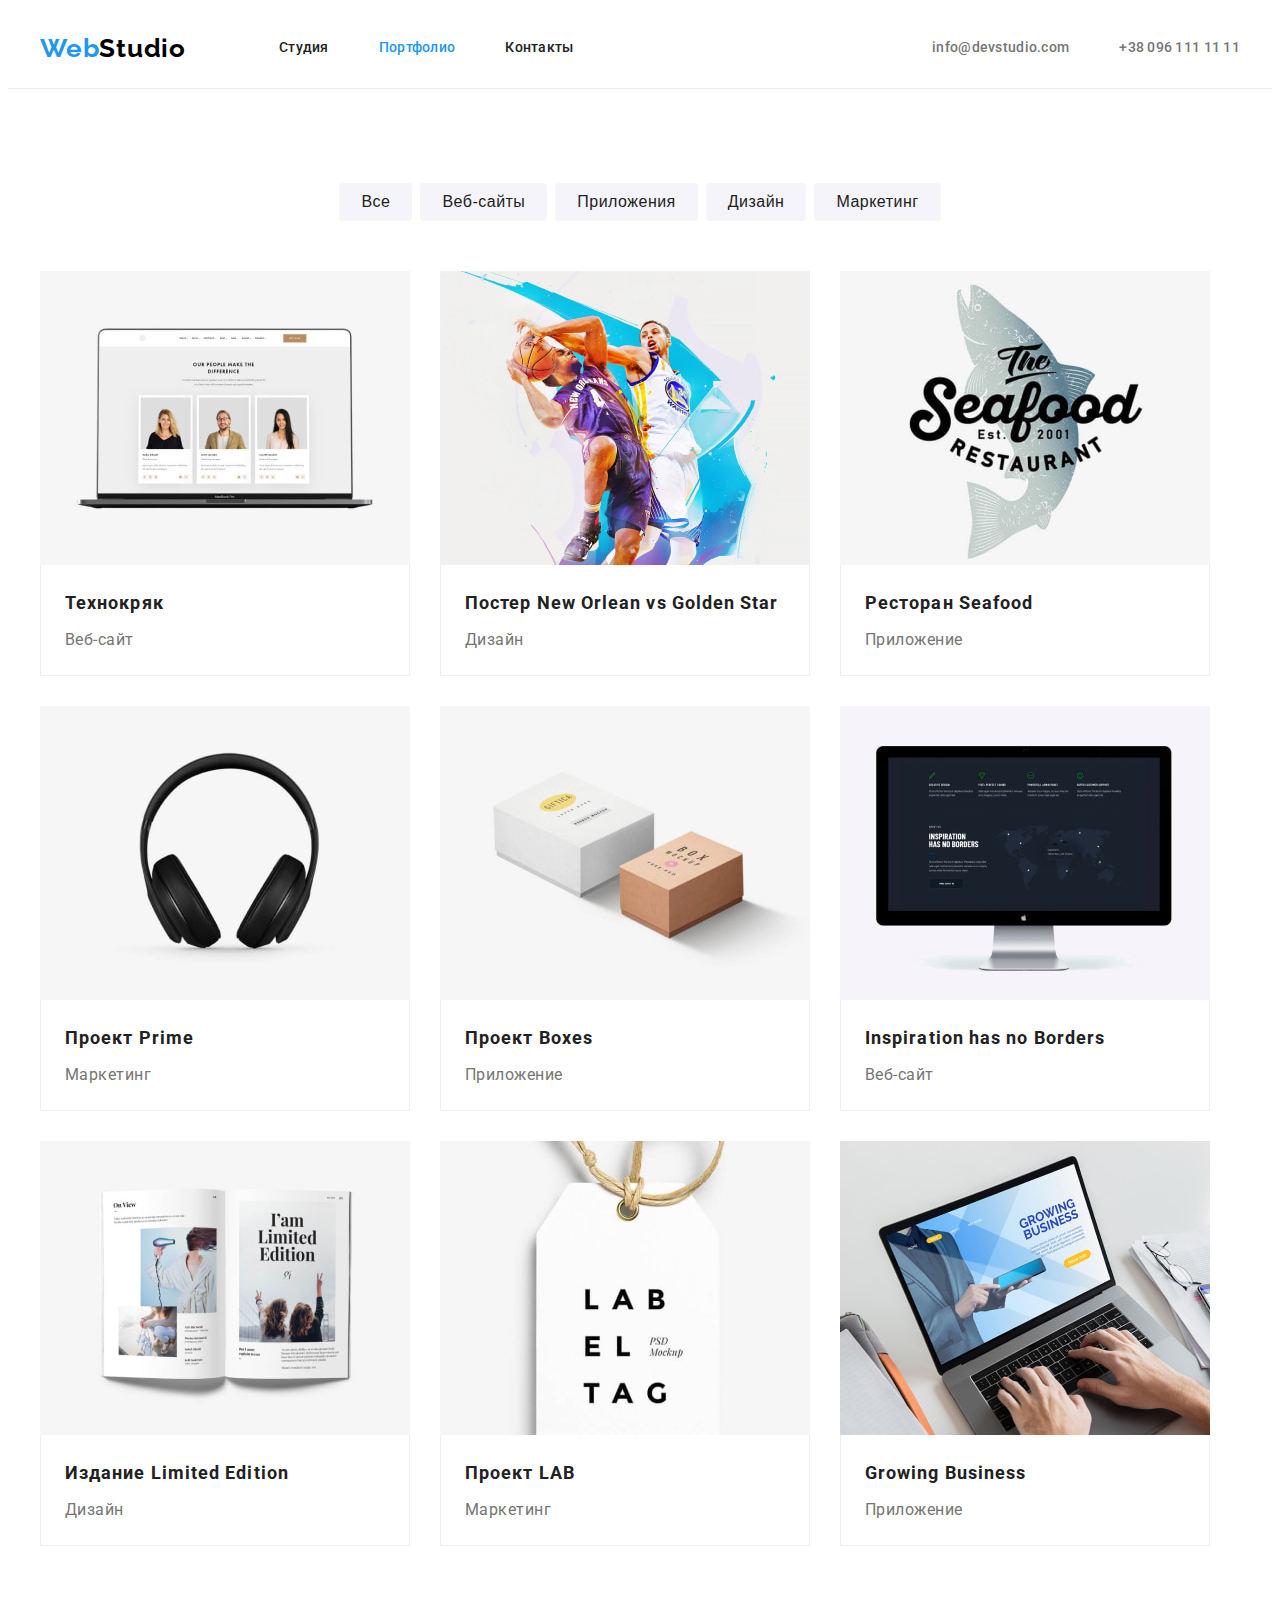
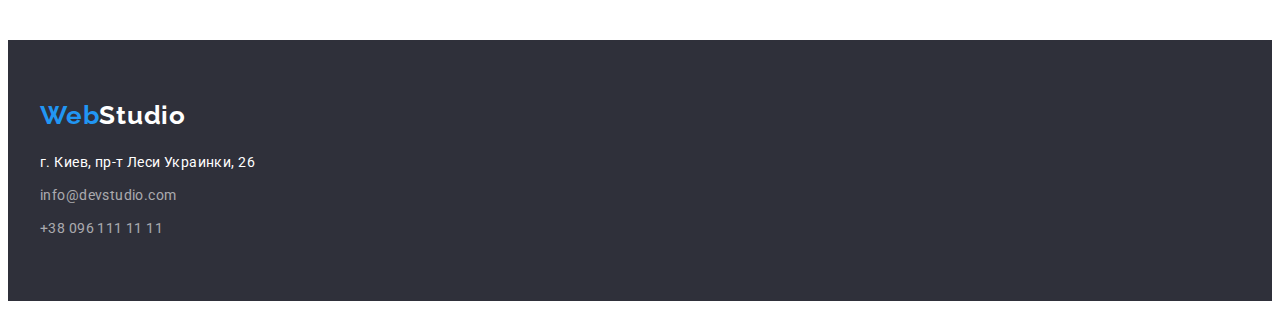
==== commit 3d457315: "Додає стилі CSS" ====
--- a/portfolio.html
+++ b/portfolio.html
@@ -28,8 +28,8 @@
                 </ul>                     
             </nav>
                 <ul class="list header-contacts">
-                    <li><a class="link header-email" href="mailto:info@devstudio.com">info@devstudio.com</a></li>
-                    <li><a class="link header-phone" href="tel:+380961111111">+38 096 111 11 11</a></li>
+                    <li class="header-email-item"><a class="link header-email" href="mailto:info@devstudio.com">info@devstudio.com</a></li>
+                    <li class="header-phone-item"><a class="link header-phone" href="tel:+380961111111">+38 096 111 11 11</a></li>
                 </ul>
         </div>
     </header>
@@ -130,13 +130,13 @@
             <a class="link logo-footer" href="./index.html" lang="en">Web<span class="logo-style-footer">Studio</span></a>
             <address class="footer-address">
                 <ul class="list footer-list">
-                    <li>
+                    <li class="footer-item">
                         <a class="link footer-address-map" href="https://goo.gl/maps/XeqfAgBL67WMoKfA7" target="_blank" rel="noopener nofollow">г. Киев, пр-т Леси Украинки, 26</a>
                     </li>
-                    <li>
+                    <li class="footer-item">
                         <a class="link footer-email" href="mailto:info@devstudio.com">info@devstudio.com</a>
                     </li>
-                    <li>
+                    <li class="footer-item">
                         <a class="link footer-phone" href="tel:+380961111111">+38 096 111 11 11</a>
                     </li>
                 </ul>
--- a/css/styles.css
+++ b/css/styles.css
@@ -14,6 +14,9 @@
     --main-bg-color: #FFFFFF;
     --secondary-bg-color: #F5F4FA;
     --dark-bg-color: #2F303A;
+
+    /* border colors */
+    --main-border-color: #ECECEC;
    }   
 
 .body {
@@ -22,7 +25,7 @@
     font-size: 14px;
     letter-spacing: 0.03em;
     color: var(--secondary-color);
-    background-color: var(--white-text-color);
+    background-color: var(--main-bg-color);
 }
 
 h1,h2,h3,h4,h5,h6,p {
@@ -30,7 +33,7 @@
 }
 
 .container {
-    outline: 1px solid red;
+    /* outline: 1px solid red; */
     width: 1200px;
 
     padding-left: 15px;
@@ -62,9 +65,7 @@
 */
 
 .header {
-    height: 80px;
-    background: var(--main-bg-color);
-    border: 1px solid #ECECEC;
+    border-bottom: 1px solid var(--main-border-color);
 }
 
 .header-container {
@@ -93,7 +94,6 @@
 
 .nav-list {
     display: flex;
-    align-items: center;
 }
 
 .item {
@@ -101,7 +101,8 @@
     font-size: 14px;
     line-height: 1.14;
     letter-spacing: 0.02em;
-    color: var(--main-color);      
+    color: var(--main-color);
+    margin-right: 50px;   
 }
 
 .item:last-child {
@@ -114,7 +115,6 @@
     line-height: 1.14;
     letter-spacing: 0.02em;
     color: currentColor;
-    margin-right: 50px;
     padding-top: 32px;
     padding-bottom: 32px;
     display: block;
@@ -126,16 +126,18 @@
     line-height: 1.14;
     letter-spacing: 0.02em;
     color: var(--secondary-color);
-    margin-top: 32px;
-    margin-bottom: 32px;
     margin-left: auto;
     display: flex;
 }
 
 .header-email {
     color: currentColor;
+}
+
+.header-email-item {
     margin-right: 50px;
 }
+
 .header-phone {
     color: currentColor;
     padding-top: 32px;
@@ -326,7 +328,7 @@
     text-align: center;
     letter-spacing: 0.03em;
     color: var(--main-color);
-    padding-bottom: 50px;
+    margin-bottom: 50px;
 }
 
 .team-list {
@@ -338,15 +340,15 @@
     box-shadow: 0px 1px 3px rgba(0, 0, 0, 0.12), 0px 1px 1px rgba(0, 0, 0, 0.14), 0px 2px 1px rgba(0, 0, 0, 0.2);
     border-radius: 0px 0px 4px 4px;
     margin-right: 30px;
-    padding-bottom: 30px;
 }
 
 .team-item:last-child {
     margin-right: 0;
 }
 
-.team-item-img {
-    margin-bottom: 30px;
+.team-item-text {
+    padding-top: 30px;
+    padding-bottom: 30px;
 }
 
 .team-subtitle {
@@ -386,7 +388,6 @@
     line-height: 1.19;
     letter-spacing: 0.03em;
     color: var(--accent-color);
-    margin-right: auto;
     margin-bottom: 20px;
     display: block;
 }
@@ -398,6 +399,14 @@
     line-height: 1.19;
     letter-spacing: 0.03em;
     color: var(--white-text-color);
+}
+
+.footer-item {
+    margin-bottom: 9px;
+}
+
+.footer-item:last-child {
+    margin-bottom: 0;
 }
 
 .footer-address-map {
@@ -447,8 +456,8 @@
 */
 
 .portfolio-section {
-    margin-top: 94px;
-    margin-bottom: 94px;
+    padding-top: 94px;
+    padding-bottom: 94px;
 }
 
 .filter-btn {
@@ -479,7 +488,6 @@
 .portfolio-list {
     display: flex;
     flex-wrap: wrap;
-    justify-content: space-between;
 }
 
 .border-item {
@@ -491,11 +499,16 @@
 
 .portfolio-item {
     margin-bottom: 30px;
+    margin-right: 30px;
     width: 370px;
 }
 
 .portfolio-item:nth-child(n + 7) {
     margin-bottom: 0;
+}
+
+.portfolio-item:nth-child(3n + 3) {
+    margin-right: 0;
 }
 
 .portfolio-subtitle {
@@ -521,9 +534,8 @@
 
 .filter-list {
     display: flex;
-    align-items: center;
     justify-content: center;
-    margin-bottom: 34px;
+    margin-bottom: 50px;
 }
 
 .filter-item {
